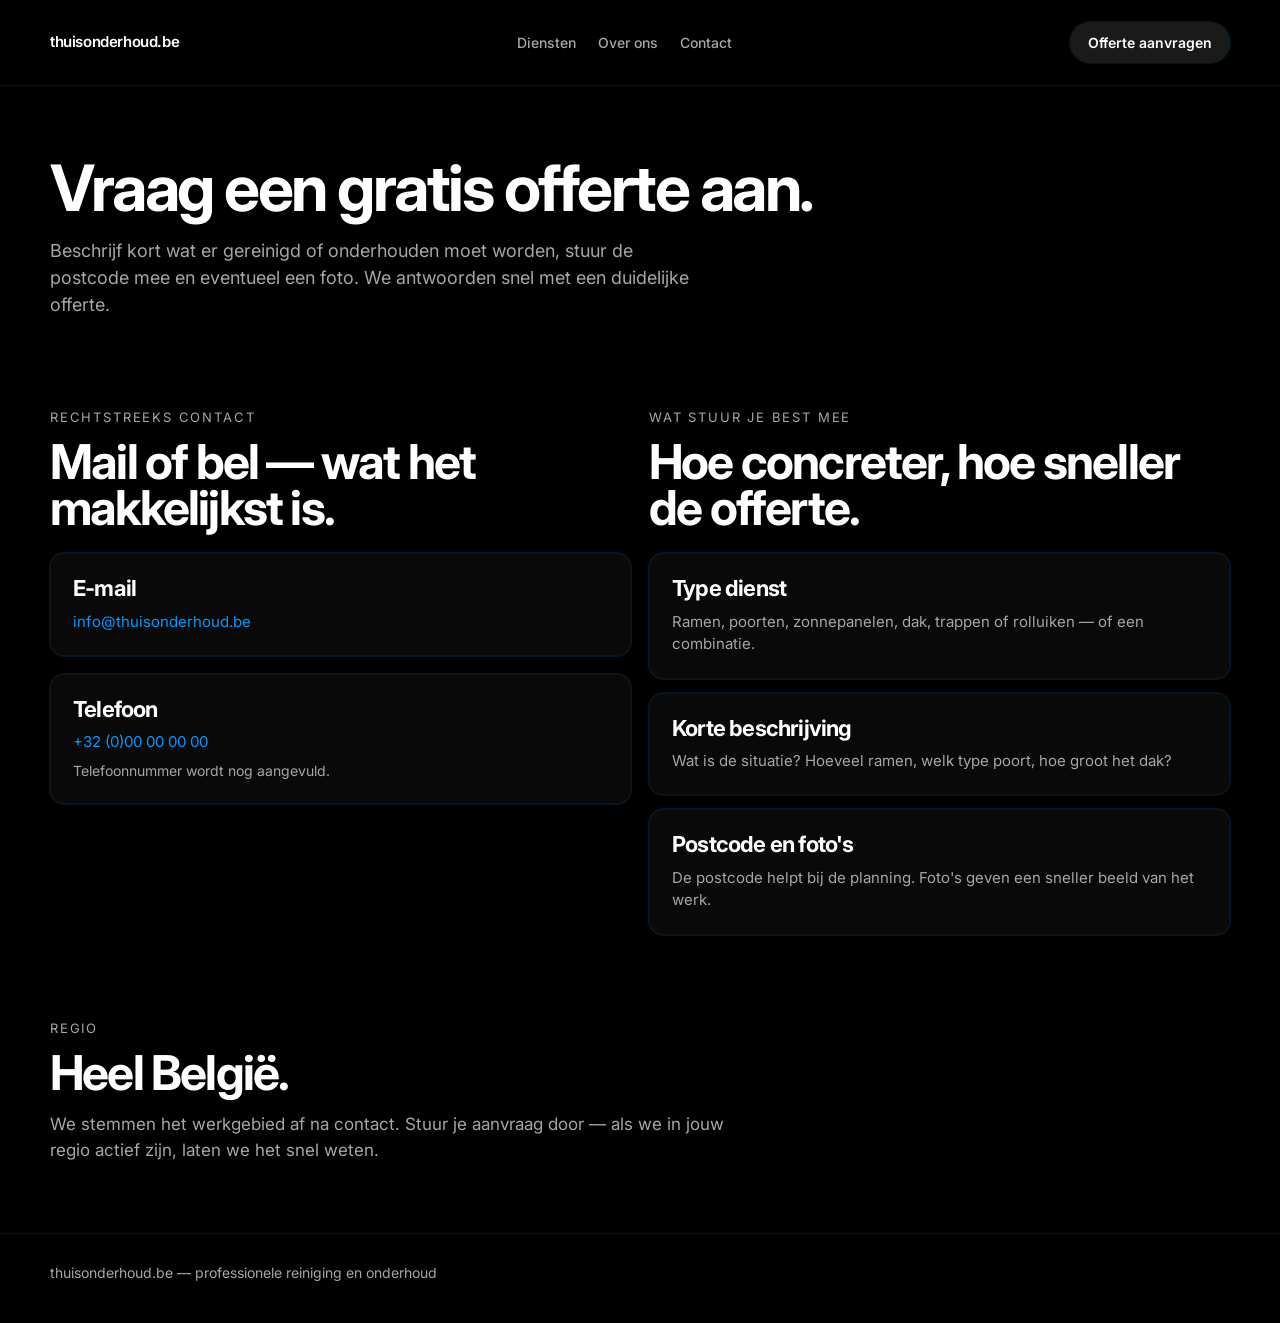
==== contact.html @ a34690df "Use same Google Fonts setup as Koelverhuur" ====
<!DOCTYPE html><html lang="nl"><head><meta charset="UTF-8"/><meta name="viewport" content="width=device-width,initial-scale=1.0"/>
<title>Contact | thuisonderhoud.be</title>
<meta name="description" content="Neem contact op voor een gratis offerte. Reiniging van ramen, poorten, zonnepanelen, daken, trappen en rolluiken."/>
<link rel="preconnect" href="https://fonts.googleapis.com"><link rel="preconnect" href="https://fonts.gstatic.com" crossorigin>
<link href="https://fonts.googleapis.com/css2?family=DM+Sans:opsz,wght@9..40,400;9..40,500;9..40,600;9..40,700;9..40,800&family=Inter:wght@400;500;600;700&display=swap" rel="stylesheet">
<link rel="stylesheet" href="style.css"></head><body>
<nav><div class="container nav-inner"><a class="brand" href="index.html">thuisonderhoud.be</a><div class="nav-links"><a href="index.html#diensten">Diensten</a><a href="over-ons.html">Over ons</a><a href="contact.html">Contact</a></div><a class="nav-cta" href="contact.html">Offerte aanvragen</a></div></nav>
<main>
<section class="page-hero"><div class="container">
<h1>Vraag een gratis offerte aan.</h1>
<p>Beschrijf kort wat er gereinigd of onderhouden moet worden, stuur de postcode mee en eventueel een foto. We antwoorden snel met een duidelijke offerte.</p>
</div></section>
<section><div class="container">
<div class="grid-2">
<div>
<div class="section-label">Rechtstreeks contact</div>
<h2>Mail of bel — wat het makkelijkst is.</h2>
<div style="margin-top:22px;display:grid;gap:18px;">
<div class="card">
<h3>E-mail</h3>
<p><a href="mailto:info@thuisonderhoud.be" style="color:var(--accent);">info@thuisonderhoud.be</a></p>
</div>
<div class="card">
<h3>Telefoon</h3>
<p><a href="tel:+32000000000" style="color:var(--accent);">+32 (0)00 00 00 00</a></p>
<p style="margin-top:6px;font-size:14px;">Telefoonnummer wordt nog aangevuld.</p>
</div>
</div>
</div>
<div>
<div class="section-label">Wat stuur je best mee</div>
<h2>Hoe concreter, hoe sneller de offerte.</h2>
<div style="margin-top:22px;display:grid;gap:14px;">
<div class="card"><h3>Type dienst</h3><p>Ramen, poorten, zonnepanelen, dak, trappen of rolluiken — of een combinatie.</p></div>
<div class="card"><h3>Korte beschrijving</h3><p>Wat is de situatie? Hoeveel ramen, welk type poort, hoe groot het dak?</p></div>
<div class="card"><h3>Postcode en foto's</h3><p>De postcode helpt bij de planning. Foto's geven een sneller beeld van het werk.</p></div>
</div>
</div>
</div></div></section>
<section><div class="container">
<div class="section-label">Regio</div>
<h2>Heel België.</h2>
<p class="section-intro">We stemmen het werkgebied af na contact. Stuur je aanvraag door — als we in jouw regio actief zijn, laten we het snel weten.</p>
</div></section>
</main>
<footer><div class="container">thuisonderhoud.be — professionele reiniging en onderhoud</div></footer>
</body></html>
---- style.css ----
:root {
  --bg: #000000;
  --surface: #090909;
  --text: #ffffff;
  --muted: #a6a6a6;
  --accent: #0099ff;
  --accent-ring: rgba(0,153,255,0.15);
  --frost: rgba(255,255,255,0.1);
  --frost-hover: rgba(255,255,255,0.16);
  --radius-card: 14px;
  --radius-pill: 999px;
  --container: 1180px;
  --shadow-float: rgba(255,255,255,0.1) 0px 0.5px 0px 0.5px, rgba(0,0,0,0.25) 0px 10px 30px;
  --ring: rgba(0,153,255,0.15) 0px 0px 0px 1px;
}
* { box-sizing: border-box; margin: 0; padding: 0; }
html { scroll-behavior: smooth; }
body {
  font-family: 'Inter', -apple-system, system-ui, sans-serif;
  background: var(--bg);
  color: var(--text);
  line-height: 1.5;
  -webkit-font-smoothing: antialiased;
}
a { color: inherit; text-decoration: none; }
.container { width: min(100% - 32px, var(--container)); margin: 0 auto; }

nav {
  padding: 22px 0;
  border-bottom: 1px solid rgba(255,255,255,0.06);
}
.nav-inner {
  display: flex;
  align-items: center;
  justify-content: space-between;
  gap: 18px;
}
.brand {
  font-size: 15px;
  font-weight: 600;
  letter-spacing: -0.4px;
}
.nav-links {
  display: flex;
  gap: 22px;
  color: var(--muted);
  font-size: 14px;
  font-weight: 500;
}
.nav-links a:hover { color: #fff; }
.nav-cta {
  padding: 10px 18px;
  border-radius: var(--radius-pill);
  background: var(--frost);
  color: #fff;
  font-size: 14px;
  font-weight: 600;
  box-shadow: var(--ring);
}

.page-hero {
  padding: 72px 0 48px;
}
.page-hero h1 {
  font-size: clamp(36px, 6vw, 64px);
  line-height: 0.95;
  letter-spacing: -2.5px;
  font-weight: 700;
  max-width: 780px;
}
.page-hero p {
  margin-top: 18px;
  max-width: 660px;
  color: var(--muted);
  font-size: 18px;
}

section { padding: 42px 0; }
.section-label {
  color: var(--muted);
  font-size: 13px;
  margin-bottom: 12px;
  text-transform: uppercase;
  letter-spacing: 0.14em;
}
h2 {
  font-size: clamp(28px, 4vw, 48px);
  line-height: 0.96;
  letter-spacing: -1.8px;
  font-weight: 700;
  max-width: 820px;
  margin-bottom: 16px;
}
.section-intro {
  color: var(--muted);
  max-width: 700px;
  font-size: 17px;
  margin-bottom: 28px;
}

.card {
  background: var(--surface);
  border-radius: var(--radius-card);
  padding: 22px;
  box-shadow: var(--ring);
  border: 1px solid rgba(255,255,255,0.04);
}
.card h3 {
  font-size: 22px;
  line-height: 1.1;
  letter-spacing: -0.8px;
  margin-bottom: 10px;
}
.card p { color: var(--muted); font-size: 15px; }
.card-kicker {
  color: var(--accent);
  font-size: 12px;
  margin-bottom: 10px;
  text-transform: uppercase;
  letter-spacing: 0.12em;
}

.grid-2 { display: grid; grid-template-columns: repeat(2, minmax(0,1fr)); gap: 18px; }
.grid-3 { display: grid; grid-template-columns: repeat(3, minmax(0,1fr)); gap: 18px; }

.steps { display: grid; gap: 16px; counter-reset: step; }
.step {
  background: var(--surface);
  border-radius: var(--radius-card);
  padding: 20px;
  box-shadow: var(--ring);
  counter-increment: step;
  border: 1px solid rgba(255,255,255,0.04);
}
.step::before {
  content: counter(step);
  display: block;
  font-size: 32px;
  font-weight: 700;
  color: var(--accent);
  margin-bottom: 8px;
}
.step strong { display: block; font-size: 17px; margin-bottom: 6px; }
.step p { color: var(--muted); font-size: 15px; }

.btn-primary {
  display: inline-block;
  padding: 14px 22px;
  border-radius: var(--radius-pill);
  background: #fff;
  color: #000;
  font-weight: 600;
  font-size: 15px;
}
.btn-secondary {
  display: inline-block;
  padding: 14px 22px;
  border-radius: var(--radius-pill);
  background: var(--frost);
  color: #fff;
  font-weight: 600;
  font-size: 15px;
  box-shadow: var(--ring);
}

.cta-banner {
  background: var(--surface);
  border-radius: 20px;
  padding: 28px;
  box-shadow: var(--ring), var(--shadow-float);
  text-align: center;
}
.cta-banner h2 { margin: 0 auto 12px; }
.cta-banner p { color: var(--muted); font-size: 16px; margin-bottom: 22px; }
.cta-banner .actions { display: flex; gap: 14px; justify-content: center; flex-wrap: wrap; }

footer {
  padding: 28px 0 40px;
  color: var(--muted);
  font-size: 14px;
  border-top: 1px solid rgba(255,255,255,0.06);
}

@media (max-width: 980px) {
  .grid-2, .grid-3 { grid-template-columns: 1fr; }
  .nav-links { display: flex; flex-wrap: wrap; justify-content: center; gap: 14px; }
  .nav-inner { flex-wrap: wrap; justify-content: center; gap: 10px; }
}
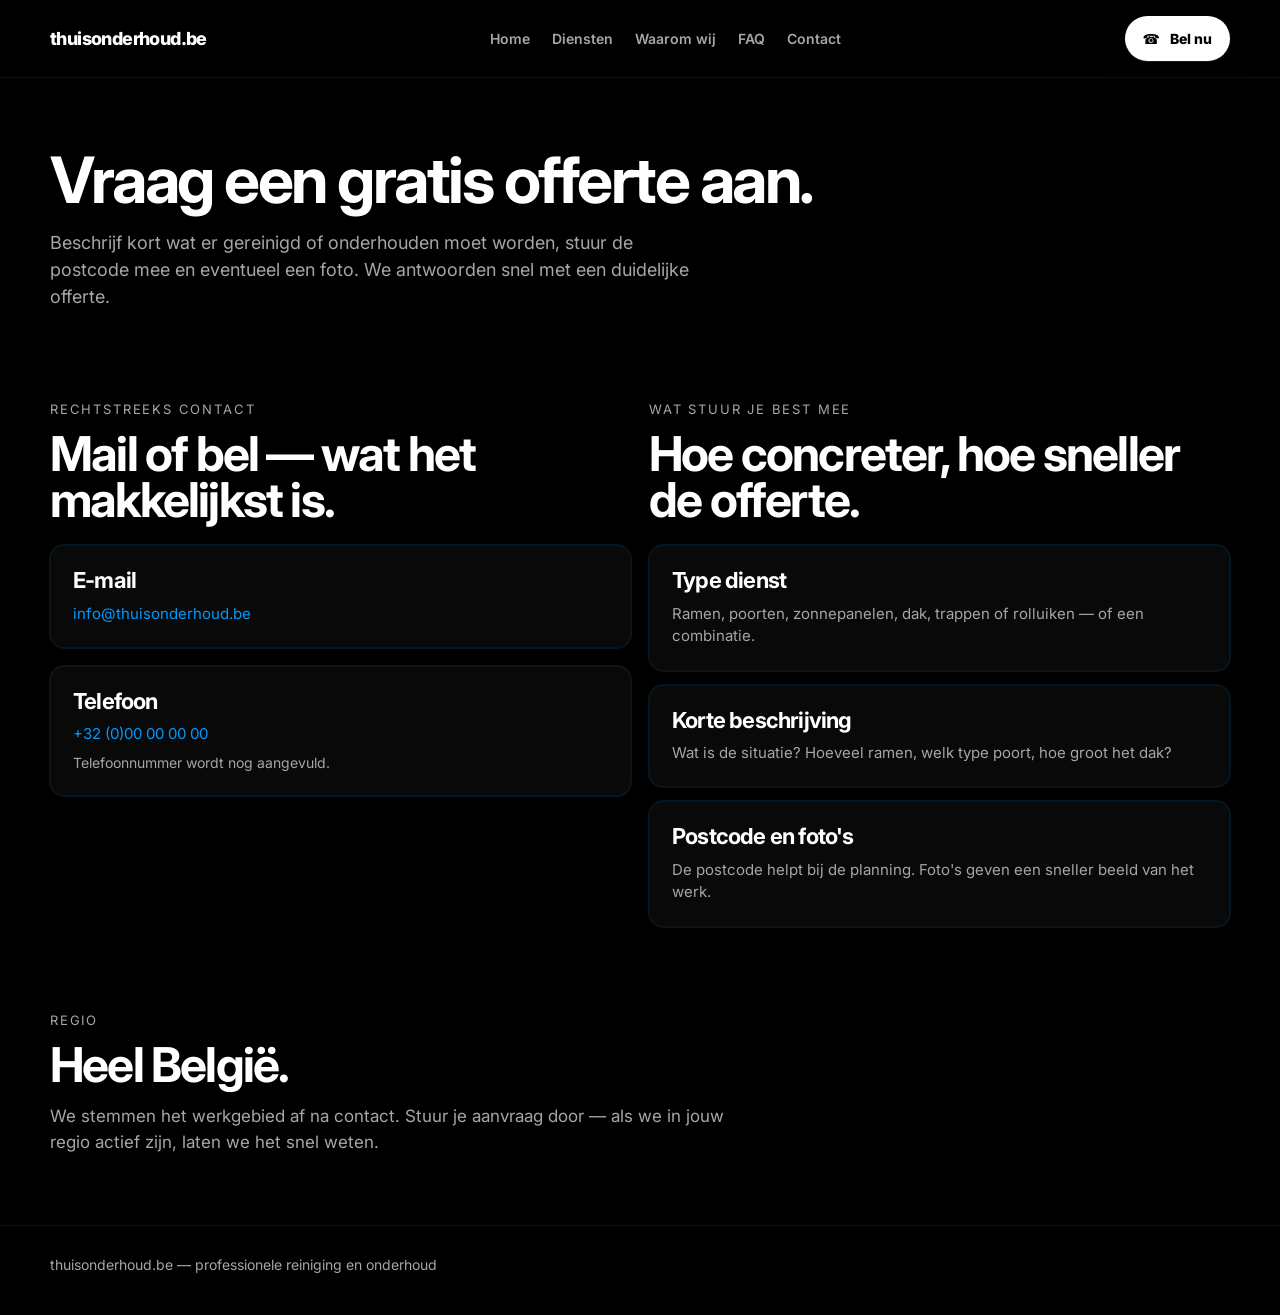
==== commit 22cd0f4c: "Add sticky professional header across pages" ====
--- a/contact.html
+++ b/contact.html
@@ -4,7 +4,7 @@
 <link rel="preconnect" href="https://fonts.googleapis.com"><link rel="preconnect" href="https://fonts.gstatic.com" crossorigin>
 <link href="https://fonts.googleapis.com/css2?family=DM+Sans:opsz,wght@9..40,400;9..40,500;9..40,600;9..40,700;9..40,800&family=Inter:wght@400;500;600;700&display=swap" rel="stylesheet">
 <link rel="stylesheet" href="style.css"></head><body>
-<nav><div class="container nav-inner"><a class="brand" href="index.html">thuisonderhoud.be</a><div class="nav-links"><a href="index.html#diensten">Diensten</a><a href="over-ons.html">Over ons</a><a href="contact.html">Contact</a></div><a class="nav-cta" href="contact.html">Offerte aanvragen</a></div></nav>
+<nav><div class="container nav-inner"><a class="brand" href="index.html">thuisonderhoud.be</a><div class="nav-links"><a href="index.html">Home</a><a href="index.html#diensten">Diensten</a><a href="index.html#voordelen">Waarom wij</a><a href="index.html#faq">FAQ</a><a href="contact.html">Contact</a></div><a class="nav-cta" href="tel:+32000000000">Bel nu</a></div></nav>
 <main>
 <section class="page-hero"><div class="container">
 <h1>Vraag een gratis offerte aan.</h1>
--- a/style.css
+++ b/style.css
@@ -26,36 +26,53 @@
 .container { width: min(100% - 32px, var(--container)); margin: 0 auto; }
 
 nav {
-  padding: 22px 0;
+  position: sticky;
+  top: 0;
+  z-index: 50;
+  padding: 16px 0;
+  backdrop-filter: blur(14px);
+  background: rgba(0,0,0,0.82);
   border-bottom: 1px solid rgba(255,255,255,0.06);
 }
 .nav-inner {
-  display: flex;
+  display: grid;
+  grid-template-columns: auto 1fr auto;
   align-items: center;
-  justify-content: space-between;
   gap: 18px;
 }
 .brand {
-  font-size: 15px;
-  font-weight: 600;
-  letter-spacing: -0.4px;
+  font-family: 'DM Sans', 'Inter', -apple-system, system-ui, sans-serif;
+  font-size: 18px;
+  font-weight: 800;
+  letter-spacing: -0.6px;
+  white-space: nowrap;
 }
 .nav-links {
   display: flex;
+  justify-content: center;
   gap: 22px;
   color: var(--muted);
   font-size: 14px;
-  font-weight: 500;
+  font-weight: 600;
 }
 .nav-links a:hover { color: #fff; }
 .nav-cta {
-  padding: 10px 18px;
+  display: inline-flex;
+  align-items: center;
+  justify-content: center;
+  gap: 10px;
+  padding: 12px 18px;
   border-radius: var(--radius-pill);
-  background: var(--frost);
-  color: #fff;
-  font-size: 14px;
-  font-weight: 600;
-  box-shadow: var(--ring);
+  background: #fff;
+  color: #000;
+  font-size: 14px;
+  font-weight: 800;
+  box-shadow: var(--shadow-float);
+  white-space: nowrap;
+}
+.nav-cta::before {
+  content: '☎';
+  font-size: 14px;
 }
 
 .page-hero {
@@ -183,6 +200,6 @@
 
 @media (max-width: 980px) {
   .grid-2, .grid-3 { grid-template-columns: 1fr; }
+  .nav-inner { grid-template-columns: 1fr; justify-items: center; gap: 12px; }
   .nav-links { display: flex; flex-wrap: wrap; justify-content: center; gap: 14px; }
-  .nav-inner { flex-wrap: wrap; justify-content: center; gap: 10px; }
-}
+}
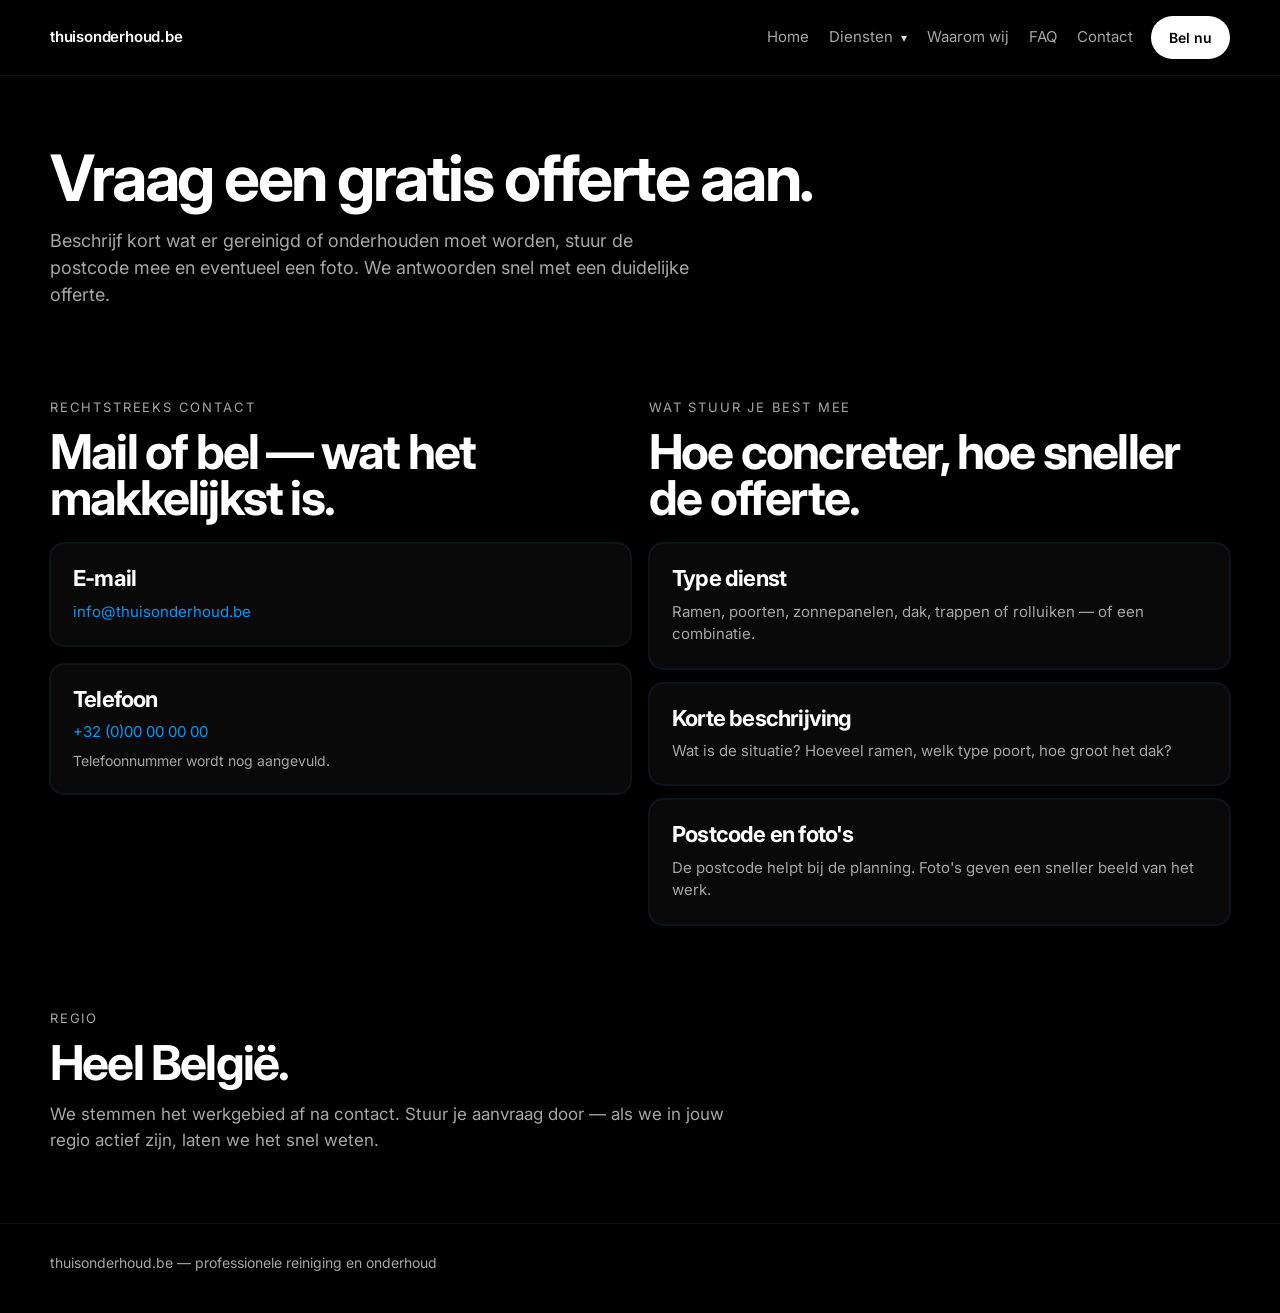
==== commit 47b8f9ed: "Match subpage header design to homepage" ====
--- a/contact.html
+++ b/contact.html
@@ -4,7 +4,7 @@
 <link rel="preconnect" href="https://fonts.googleapis.com"><link rel="preconnect" href="https://fonts.gstatic.com" crossorigin>
 <link href="https://fonts.googleapis.com/css2?family=DM+Sans:opsz,wght@9..40,400;9..40,500;9..40,600;9..40,700;9..40,800&family=Inter:wght@400;500;600;700&display=swap" rel="stylesheet">
 <link rel="stylesheet" href="style.css"></head><body>
-<nav><div class="container nav-inner"><a class="brand" href="index.html">thuisonderhoud.be</a><div class="nav-links"><a href="index.html">Home</a><a href="index.html#diensten">Diensten</a><a href="index.html#voordelen">Waarom wij</a><a href="index.html#faq">FAQ</a><a href="contact.html">Contact</a></div><a class="nav-cta" href="tel:+32000000000">Bel nu</a></div></nav>
+<nav><div class="container nav-inner"><a class="brand" href="index.html">thuisonderhoud.be</a><button class="nav-toggle" type="button" aria-label="Menu openen" aria-expanded="false">☰</button><div class="nav-shell"><div class="nav-links"><div class="nav-item"><a href="index.html">Home</a></div><div class="nav-item has-dropdown"><button type="button">Diensten</button><div class="nav-dropdown"><a href="ramen-en-lijsten.html">Ramenreiniging</a><a href="deuren-en-poorten.html">Deuren en poorten reiniging</a><a href="zonnepanelen.html">Zonnepanelen reinigen</a><a href="dak-en-dakgoot.html">Dak en dakgoot onderhoud</a><a href="trappen-en-traphallen.html">Trap en traphallen onderhoud</a><a href="rolluiken.html">Rolluiken onderhoud</a><a href="contact.html">Offerte aanvragen</a></div></div><div class="nav-item"><a href="index.html#voordelen">Waarom wij</a></div><div class="nav-item"><a href="index.html#faq">FAQ</a></div><div class="nav-item"><a href="contact.html">Contact</a></div></div><a class="nav-cta" href="tel:+32000000000">Bel nu</a></div></div></nav>
 <main>
 <section class="page-hero"><div class="container">
 <h1>Vraag een gratis offerte aan.</h1>
@@ -44,4 +44,4 @@
 </div></section>
 </main>
 <footer><div class="container">thuisonderhoud.be — professionele reiniging en onderhoud</div></footer>
-</body></html>+<script>const navToggle=document.querySelector('.nav-toggle');const navShell=document.querySelector('.nav-shell');const dropdownButton=document.querySelector('.nav-item.has-dropdown > button');const dropdownItem=document.querySelector('.nav-item.has-dropdown');if(navToggle&&navShell){navToggle.addEventListener('click',()=>{const open=navShell.classList.toggle('open');navToggle.setAttribute('aria-expanded',open?'true':'false');});}if(dropdownButton&&dropdownItem&&window.innerWidth<=980){dropdownButton.addEventListener('click',()=>{dropdownItem.classList.toggle('open');});}</script></body></html>
--- a/style.css
+++ b/style.css
@@ -29,50 +29,101 @@
   position: sticky;
   top: 0;
   z-index: 50;
+  background: rgba(0,0,0,0.92);
+  border-bottom: 1px solid rgba(255,255,255,0.06);
+  backdrop-filter: blur(8px);
+}
+.nav-inner {
+  display: flex;
+  align-items: center;
+  justify-content: space-between;
   padding: 16px 0;
-  backdrop-filter: blur(14px);
-  background: rgba(0,0,0,0.82);
-  border-bottom: 1px solid rgba(255,255,255,0.06);
-}
-.nav-inner {
-  display: grid;
-  grid-template-columns: auto 1fr auto;
+  gap: 16px;
+}
+.brand {
+  font-size: 15px;
+  font-weight: 600;
+  letter-spacing: -0.2px;
+}
+.nav-shell {
+  display: flex;
   align-items: center;
   gap: 18px;
-}
-.brand {
-  font-family: 'DM Sans', 'Inter', -apple-system, system-ui, sans-serif;
-  font-size: 18px;
-  font-weight: 800;
-  letter-spacing: -0.6px;
-  white-space: nowrap;
 }
 .nav-links {
   display: flex;
+  gap: 20px;
+  color: var(--muted);
+  font-size: 15px;
+  align-items: center;
+}
+.nav-item {
+  position: relative;
+}
+.nav-item > a,
+.nav-item > button {
+  display: inline-flex;
+  align-items: center;
+  gap: 8px;
+  background: none;
+  border: 0;
+  color: inherit;
+  font: inherit;
+  cursor: pointer;
+}
+.nav-item.has-dropdown > button::after {
+  content: '▾';
+  font-size: 12px;
+  color: #d9d9d9;
+}
+.nav-dropdown {
+  position: absolute;
+  top: calc(100% + 14px);
+  left: 0;
+  min-width: 300px;
+  background: rgba(12,12,12,0.98);
+  border: 1px solid rgba(255,255,255,0.08);
+  border-radius: 18px;
+  padding: 12px;
+  box-shadow: var(--ring), var(--shadow-float);
+  display: none;
+  z-index: 60;
+}
+.nav-dropdown a {
+  display: block;
+  padding: 12px 14px;
+  border-radius: 12px;
+  color: #f2f2f2;
+}
+.nav-dropdown a:hover {
+  background: rgba(255,255,255,0.08);
+}
+.nav-item:hover .nav-dropdown,
+.nav-item:focus-within .nav-dropdown,
+.nav-item.open .nav-dropdown {
+  display: block;
+}
+.nav-toggle {
+  display: none;
+  width: 46px;
+  height: 46px;
+  border-radius: 14px;
+  border: 1px solid rgba(255,255,255,0.1);
+  background: rgba(255,255,255,0.06);
+  color: #fff;
+  align-items: center;
   justify-content: center;
-  gap: 22px;
-  color: var(--muted);
-  font-size: 14px;
-  font-weight: 600;
-}
-.nav-links a:hover { color: #fff; }
+  font-size: 20px;
+  cursor: pointer;
+}
 .nav-cta {
-  display: inline-flex;
-  align-items: center;
-  justify-content: center;
-  gap: 10px;
-  padding: 12px 18px;
+  padding: 11px 18px;
   border-radius: var(--radius-pill);
   background: #fff;
   color: #000;
   font-size: 14px;
-  font-weight: 800;
-  box-shadow: var(--shadow-float);
+  font-weight: 600;
   white-space: nowrap;
-}
-.nav-cta::before {
-  content: '☎';
-  font-size: 14px;
 }
 
 .page-hero {
@@ -200,6 +251,56 @@
 
 @media (max-width: 980px) {
   .grid-2, .grid-3 { grid-template-columns: 1fr; }
-  .nav-inner { grid-template-columns: 1fr; justify-items: center; gap: 12px; }
-  .nav-links { display: flex; flex-wrap: wrap; justify-content: center; gap: 14px; }
-}
+  .nav-inner {
+    display: grid;
+    grid-template-columns: 1fr auto;
+    align-items: center;
+  }
+  .nav-shell {
+    width: 100%;
+    grid-column: 1 / -1;
+    order: 3;
+    display: none;
+    flex-direction: column;
+    align-items: stretch;
+    gap: 14px;
+    padding: 14px 0 6px;
+  }
+  .nav-shell.open {
+    display: flex;
+  }
+  .nav-toggle {
+    display: inline-flex;
+  }
+  .nav-links {
+    display: flex;
+    flex-direction: column;
+    align-items: stretch;
+    gap: 10px;
+    width: 100%;
+  }
+  .nav-item { width: 100%; }
+  .nav-item > a,
+  .nav-item > button {
+    width: 100%;
+    justify-content: space-between;
+    padding: 14px 16px;
+    border-radius: 14px;
+    background: rgba(255,255,255,0.05);
+    color: #f2f2f2;
+  }
+  .nav-dropdown {
+    position: static;
+    min-width: 0;
+    margin-top: 8px;
+  }
+  .nav-item:not(.open) .nav-dropdown {
+    display: none;
+  }
+  .nav-cta {
+    width: 100%;
+    text-align: center;
+    display: inline-flex;
+    justify-content: center;
+  }
+}
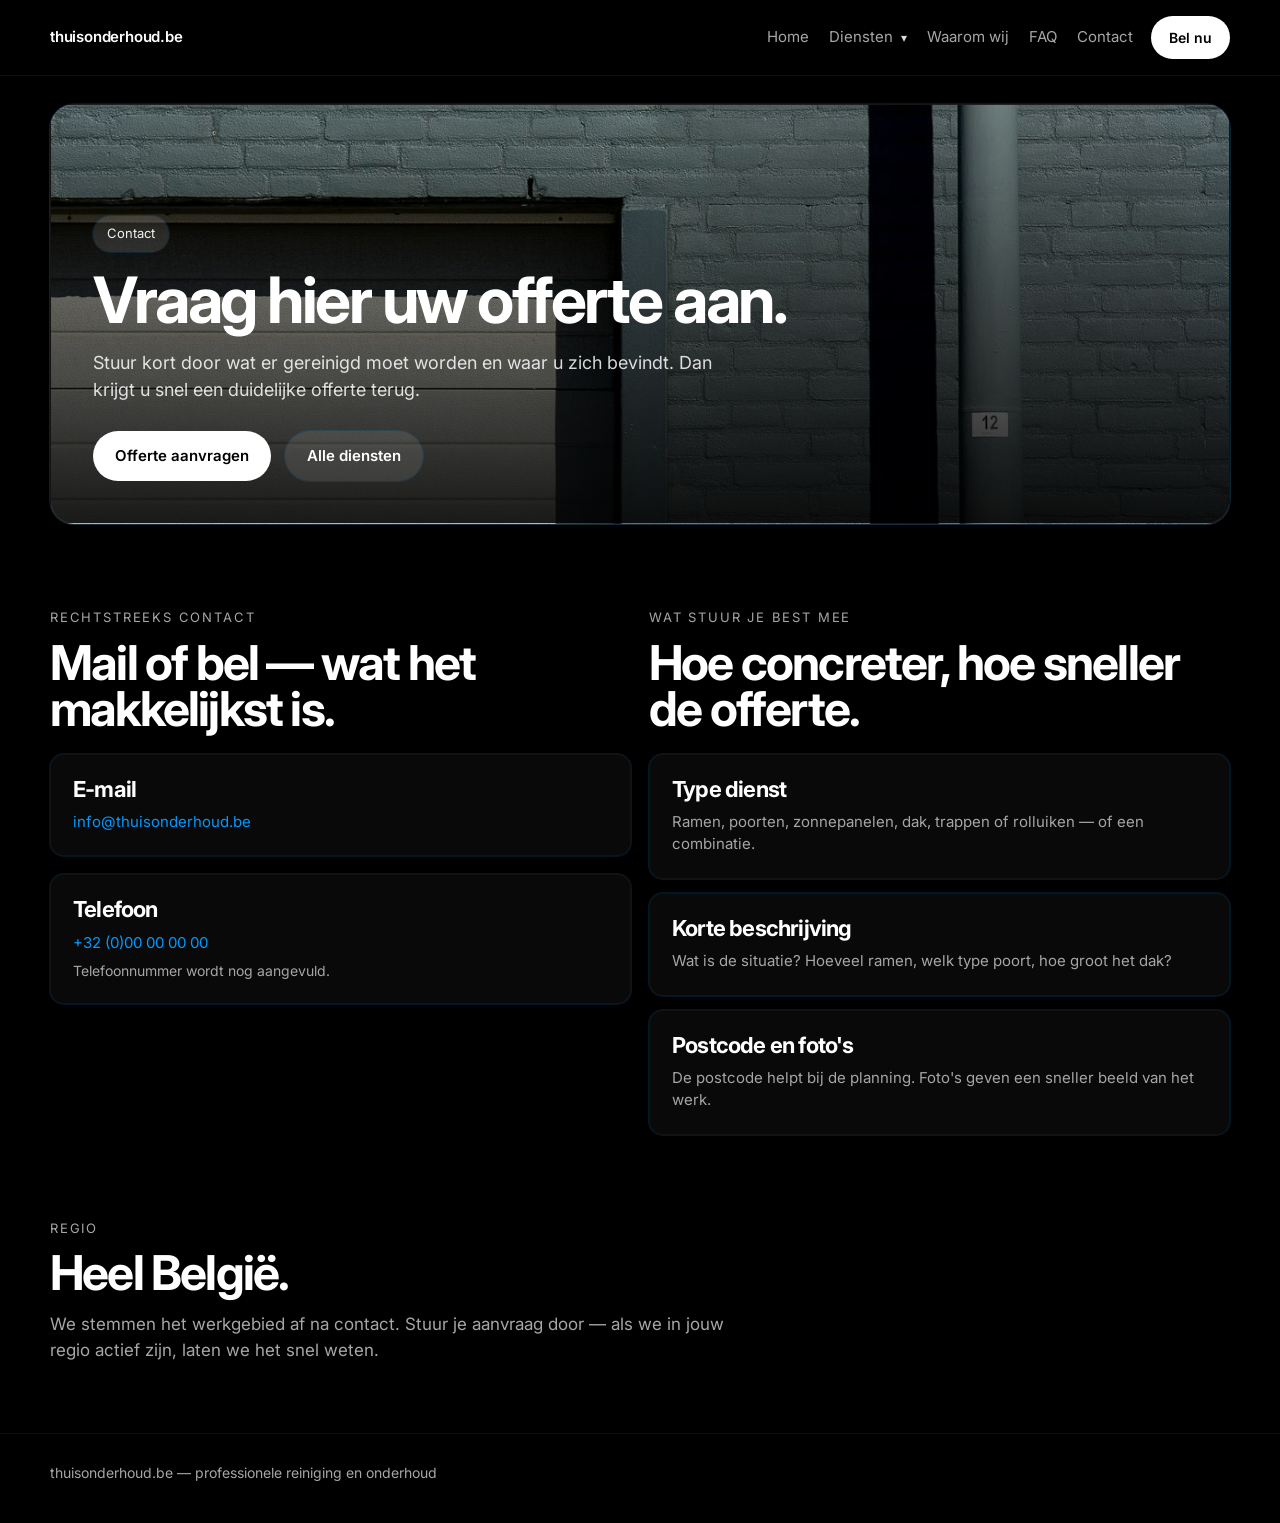
==== commit 15bb1c3c: "Unify subpage hero sections with homepage style" ====
--- a/contact.html
+++ b/contact.html
@@ -6,11 +6,8 @@
 <link rel="stylesheet" href="style.css"></head><body>
 <nav><div class="container nav-inner"><a class="brand" href="index.html">thuisonderhoud.be</a><button class="nav-toggle" type="button" aria-label="Menu openen" aria-expanded="false">☰</button><div class="nav-shell"><div class="nav-links"><div class="nav-item"><a href="index.html">Home</a></div><div class="nav-item has-dropdown"><button type="button">Diensten</button><div class="nav-dropdown"><a href="ramen-en-lijsten.html">Ramenreiniging</a><a href="deuren-en-poorten.html">Deuren en poorten reiniging</a><a href="zonnepanelen.html">Zonnepanelen reinigen</a><a href="dak-en-dakgoot.html">Dak en dakgoot onderhoud</a><a href="trappen-en-traphallen.html">Trap en traphallen onderhoud</a><a href="rolluiken.html">Rolluiken onderhoud</a><a href="contact.html">Offerte aanvragen</a></div></div><div class="nav-item"><a href="index.html#voordelen">Waarom wij</a></div><div class="nav-item"><a href="index.html#faq">FAQ</a></div><div class="nav-item"><a href="contact.html">Contact</a></div></div><a class="nav-cta" href="tel:+32000000000">Bel nu</a></div></div></nav>
 <main>
-<section class="page-hero"><div class="container">
-<h1>Vraag een gratis offerte aan.</h1>
-<p>Beschrijf kort wat er gereinigd of onderhouden moet worden, stuur de postcode mee en eventueel een foto. We antwoorden snel met een duidelijke offerte.</p>
-</div></section>
-<section><div class="container">
+<section class="page-hero"><div class="container"><div class="hero-panel"><span class="eyebrow">Contact</span><h1>Vraag hier uw offerte aan.</h1><p>Stuur kort door wat er gereinigd moet worden en waar u zich bevindt. Dan krijgt u snel een duidelijke offerte terug.</p><div class="hero-actions"><a class="btn-primary" href="#contact-form">Offerte aanvragen</a><a class="btn-secondary" href="index.html#diensten">Alle diensten</a></div></div></div></section>
+<section id="contact-form"><div class="container">
 <div class="grid-2">
 <div>
 <div class="section-label">Rechtstreeks contact</div>
--- a/style.css
+++ b/style.css
@@ -127,7 +127,29 @@
 }
 
 .page-hero {
-  padding: 72px 0 48px;
+  padding: 28px 0 42px;
+}
+.hero-panel {
+  min-height: 420px;
+  border-radius: 24px;
+  padding: 42px;
+  display: flex;
+  flex-direction: column;
+  justify-content: flex-end;
+  background: linear-gradient(180deg, rgba(0,0,0,0.16) 0%, rgba(0,0,0,0.74) 78%, rgba(0,0,0,0.88) 100%), url('assets/hero-clean.jpg') center center / cover no-repeat;
+  box-shadow: var(--ring), var(--shadow-float);
+  border: 1px solid rgba(255,255,255,0.08);
+}
+.eyebrow {
+  display: inline-block;
+  margin-bottom: 18px;
+  padding: 8px 14px;
+  border-radius: var(--radius-pill);
+  background: rgba(255,255,255,0.12);
+  color: #f1f1f1;
+  font-size: 13px;
+  box-shadow: var(--ring);
+  width: fit-content;
 }
 .page-hero h1 {
   font-size: clamp(36px, 6vw, 64px);
@@ -139,8 +161,14 @@
 .page-hero p {
   margin-top: 18px;
   max-width: 660px;
-  color: var(--muted);
+  color: rgba(255,255,255,0.84);
   font-size: 18px;
+}
+.hero-actions {
+  display: flex;
+  gap: 14px;
+  margin-top: 28px;
+  flex-wrap: wrap;
 }
 
 section { padding: 42px 0; }
@@ -303,4 +331,8 @@
     display: inline-flex;
     justify-content: center;
   }
-}
+  .hero-panel {
+    min-height: 360px;
+    padding: 28px;
+  }
+}
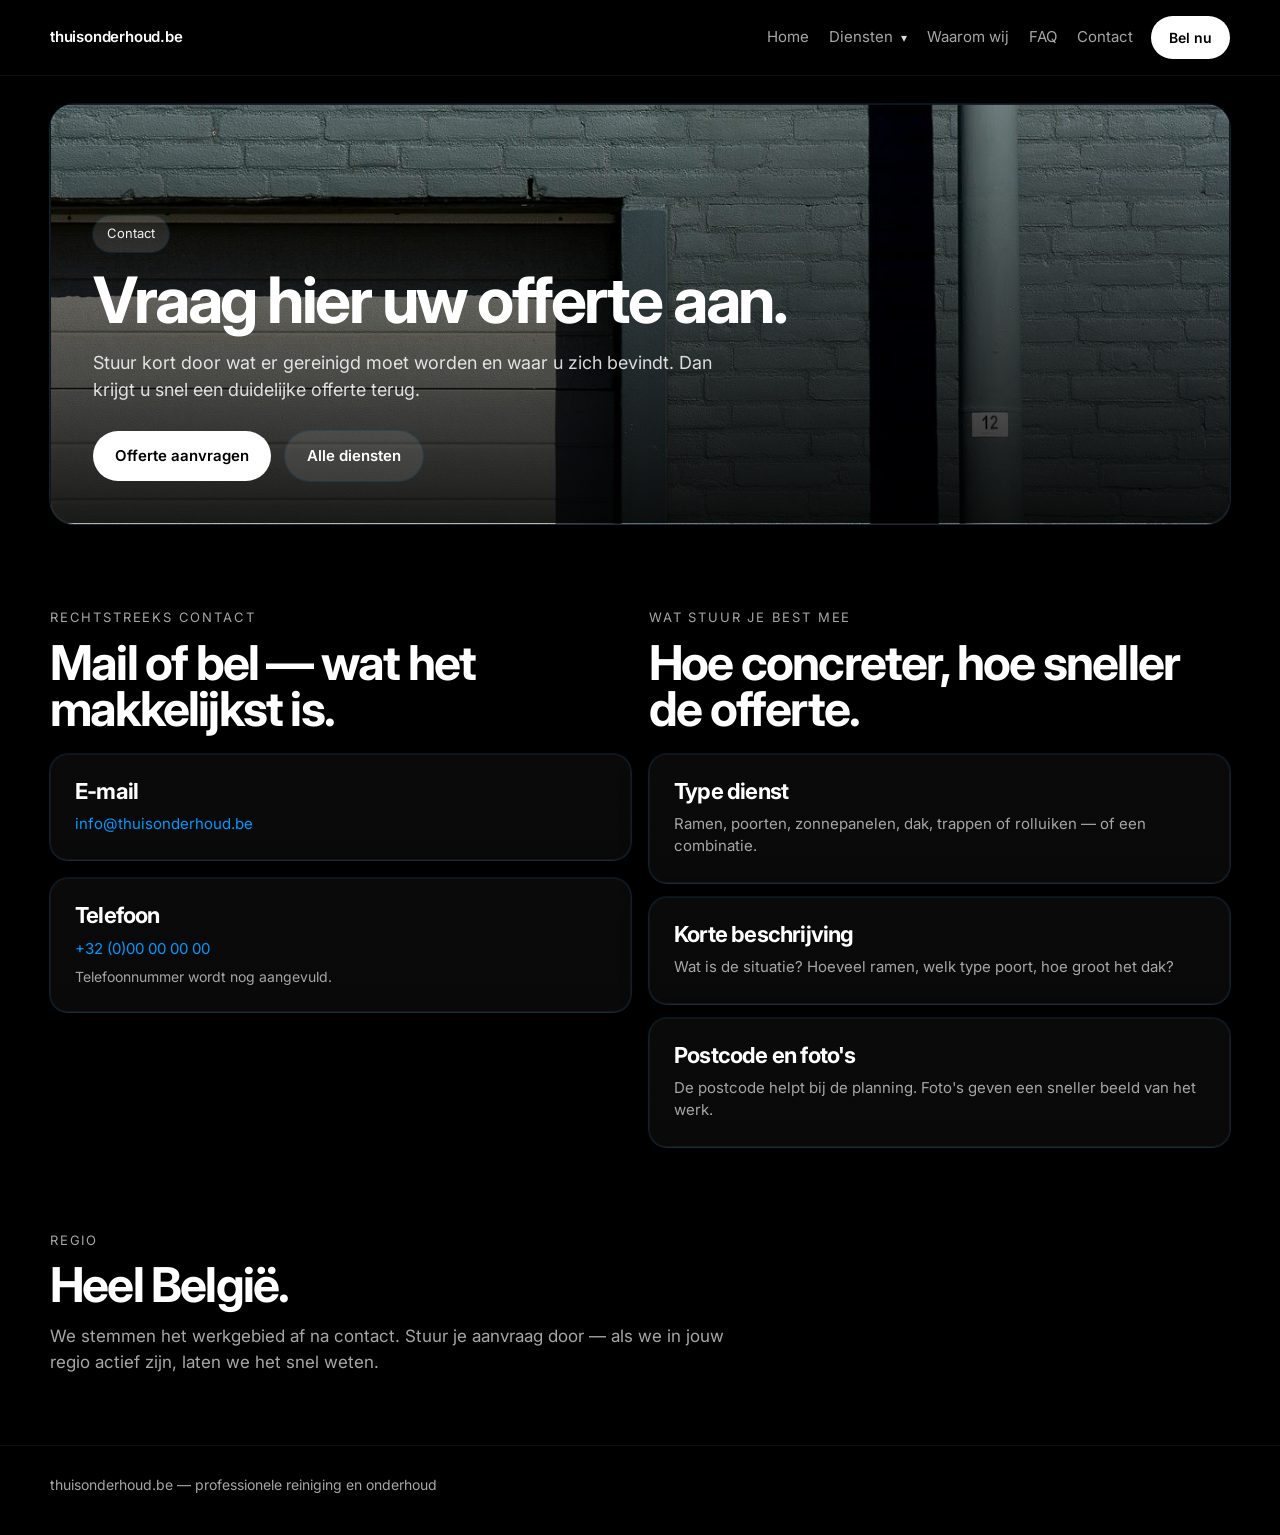
==== commit 071a47ce: "Add dedicated pages for new services" ====
--- a/contact.html
+++ b/contact.html
@@ -4,7 +4,7 @@
 <link rel="preconnect" href="https://fonts.googleapis.com"><link rel="preconnect" href="https://fonts.gstatic.com" crossorigin>
 <link href="https://fonts.googleapis.com/css2?family=DM+Sans:opsz,wght@9..40,400;9..40,500;9..40,600;9..40,700;9..40,800&family=Inter:wght@400;500;600;700&display=swap" rel="stylesheet">
 <link rel="stylesheet" href="style.css"></head><body>
-<nav><div class="container nav-inner"><a class="brand" href="index.html">thuisonderhoud.be</a><button class="nav-toggle" type="button" aria-label="Menu openen" aria-expanded="false">☰</button><div class="nav-shell"><div class="nav-links"><div class="nav-item"><a href="index.html">Home</a></div><div class="nav-item has-dropdown"><button type="button">Diensten</button><div class="nav-dropdown"><a href="ramen-en-lijsten.html">Ramenreiniging</a><a href="deuren-en-poorten.html">Deuren en poorten reiniging</a><a href="zonnepanelen.html">Zonnepanelen reinigen</a><a href="dak-en-dakgoot.html">Dak en dakgoot onderhoud</a><a href="trappen-en-traphallen.html">Trap en traphallen onderhoud</a><a href="rolluiken.html">Rolluiken onderhoud</a><a href="contact.html">Offerte aanvragen</a></div></div><div class="nav-item"><a href="index.html#voordelen">Waarom wij</a></div><div class="nav-item"><a href="index.html#faq">FAQ</a></div><div class="nav-item"><a href="contact.html">Contact</a></div></div><a class="nav-cta" href="tel:+32000000000">Bel nu</a></div></div></nav>
+<nav><div class="container nav-inner"><a class="brand" href="index.html">thuisonderhoud.be</a><button class="nav-toggle" type="button" aria-label="Menu openen" aria-expanded="false">☰</button><div class="nav-shell"><div class="nav-links"><div class="nav-item"><a href="index.html">Home</a></div><div class="nav-item has-dropdown"><button type="button">Diensten</button><div class="nav-dropdown"><a href="ramen-en-lijsten.html">Ramenreiniging</a><a href="deuren-en-poorten.html">Deuren en poorten reiniging</a><a href="zonnepanelen.html">Zonnepanelen reinigen</a><a href="dak-en-dakgoot.html">Dak en dakgoot onderhoud</a><a href="trappen-en-traphallen.html">Trap en traphallen onderhoud</a><a href="rolluiken.html">Rolluiken onderhoud</a><a href="terras-reinigen.html">Terras reinigen</a><a href="oprit-reinigen.html">Oprit reinigen</a><a href="eerste-kuis.html">Eerste kuis</a><a href="contact.html">Offerte aanvragen</a></div></div><div class="nav-item"><a href="index.html#voordelen">Waarom wij</a></div><div class="nav-item"><a href="index.html#faq">FAQ</a></div><div class="nav-item"><a href="contact.html">Contact</a></div></div><a class="nav-cta" href="tel:+32000000000">Bel nu</a></div></div></nav>
 <main>
 <section class="page-hero"><div class="container"><div class="hero-panel"><span class="eyebrow">Contact</span><h1>Vraag hier uw offerte aan.</h1><p>Stuur kort door wat er gereinigd moet worden en waar u zich bevindt. Dan krijgt u snel een duidelijke offerte terug.</p><div class="hero-actions"><a class="btn-primary" href="#contact-form">Offerte aanvragen</a><a class="btn-secondary" href="index.html#diensten">Alle diensten</a></div></div></div></section>
 <section id="contact-form"><div class="container">
--- a/style.css
+++ b/style.css
@@ -172,6 +172,13 @@
 }
 
 section { padding: 42px 0; }
+.section-alt {
+  padding-top: 18px;
+}
+.section-compact {
+  padding-top: 18px;
+  padding-bottom: 54px;
+}
 .section-label {
   color: var(--muted);
   font-size: 13px;
@@ -195,11 +202,11 @@
 }
 
 .card {
-  background: var(--surface);
-  border-radius: var(--radius-card);
-  padding: 22px;
-  box-shadow: var(--ring);
-  border: 1px solid rgba(255,255,255,0.04);
+  background: linear-gradient(180deg, rgba(255,255,255,0.04) 0%, rgba(9,9,9,1) 100%);
+  border-radius: 18px;
+  padding: 24px;
+  box-shadow: var(--ring), var(--shadow-float);
+  border: 1px solid rgba(255,255,255,0.05);
 }
 .card h3 {
   font-size: 22px;
@@ -221,12 +228,12 @@
 
 .steps { display: grid; gap: 16px; counter-reset: step; }
 .step {
-  background: var(--surface);
-  border-radius: var(--radius-card);
-  padding: 20px;
-  box-shadow: var(--ring);
+  background: linear-gradient(180deg, rgba(255,255,255,0.04) 0%, rgba(9,9,9,1) 100%);
+  border-radius: 18px;
+  padding: 22px;
+  box-shadow: var(--ring), var(--shadow-float);
   counter-increment: step;
-  border: 1px solid rgba(255,255,255,0.04);
+  border: 1px solid rgba(255,255,255,0.05);
 }
 .step::before {
   content: counter(step);
@@ -260,11 +267,12 @@
 }
 
 .cta-banner {
-  background: var(--surface);
-  border-radius: 20px;
-  padding: 28px;
+  background: linear-gradient(180deg, rgba(255,255,255,0.04) 0%, rgba(9,9,9,1) 100%);
+  border-radius: 24px;
+  padding: 30px;
   box-shadow: var(--ring), var(--shadow-float);
   text-align: center;
+  border: 1px solid rgba(255,255,255,0.05);
 }
 .cta-banner h2 { margin: 0 auto 12px; }
 .cta-banner p { color: var(--muted); font-size: 16px; margin-bottom: 22px; }
@@ -331,8 +339,39 @@
     display: inline-flex;
     justify-content: center;
   }
+  .page-hero {
+    padding: 20px 0 30px;
+  }
   .hero-panel {
-    min-height: 360px;
-    padding: 28px;
-  }
-}
+    min-height: 320px;
+    padding: 24px;
+    border-radius: 20px;
+  }
+  .page-hero h1 {
+    font-size: clamp(30px, 10vw, 44px);
+    letter-spacing: -1.6px;
+  }
+  .page-hero p {
+    font-size: 16px;
+  }
+  .hero-actions {
+    gap: 10px;
+  }
+  .btn-primary,
+  .btn-secondary {
+    width: 100%;
+    text-align: center;
+  }
+  h2 {
+    letter-spacing: -1.2px;
+  }
+  .card,
+  .step,
+  .cta-banner {
+    padding: 20px;
+    border-radius: 16px;
+  }
+  .section-compact {
+    padding-bottom: 42px;
+  }
+}
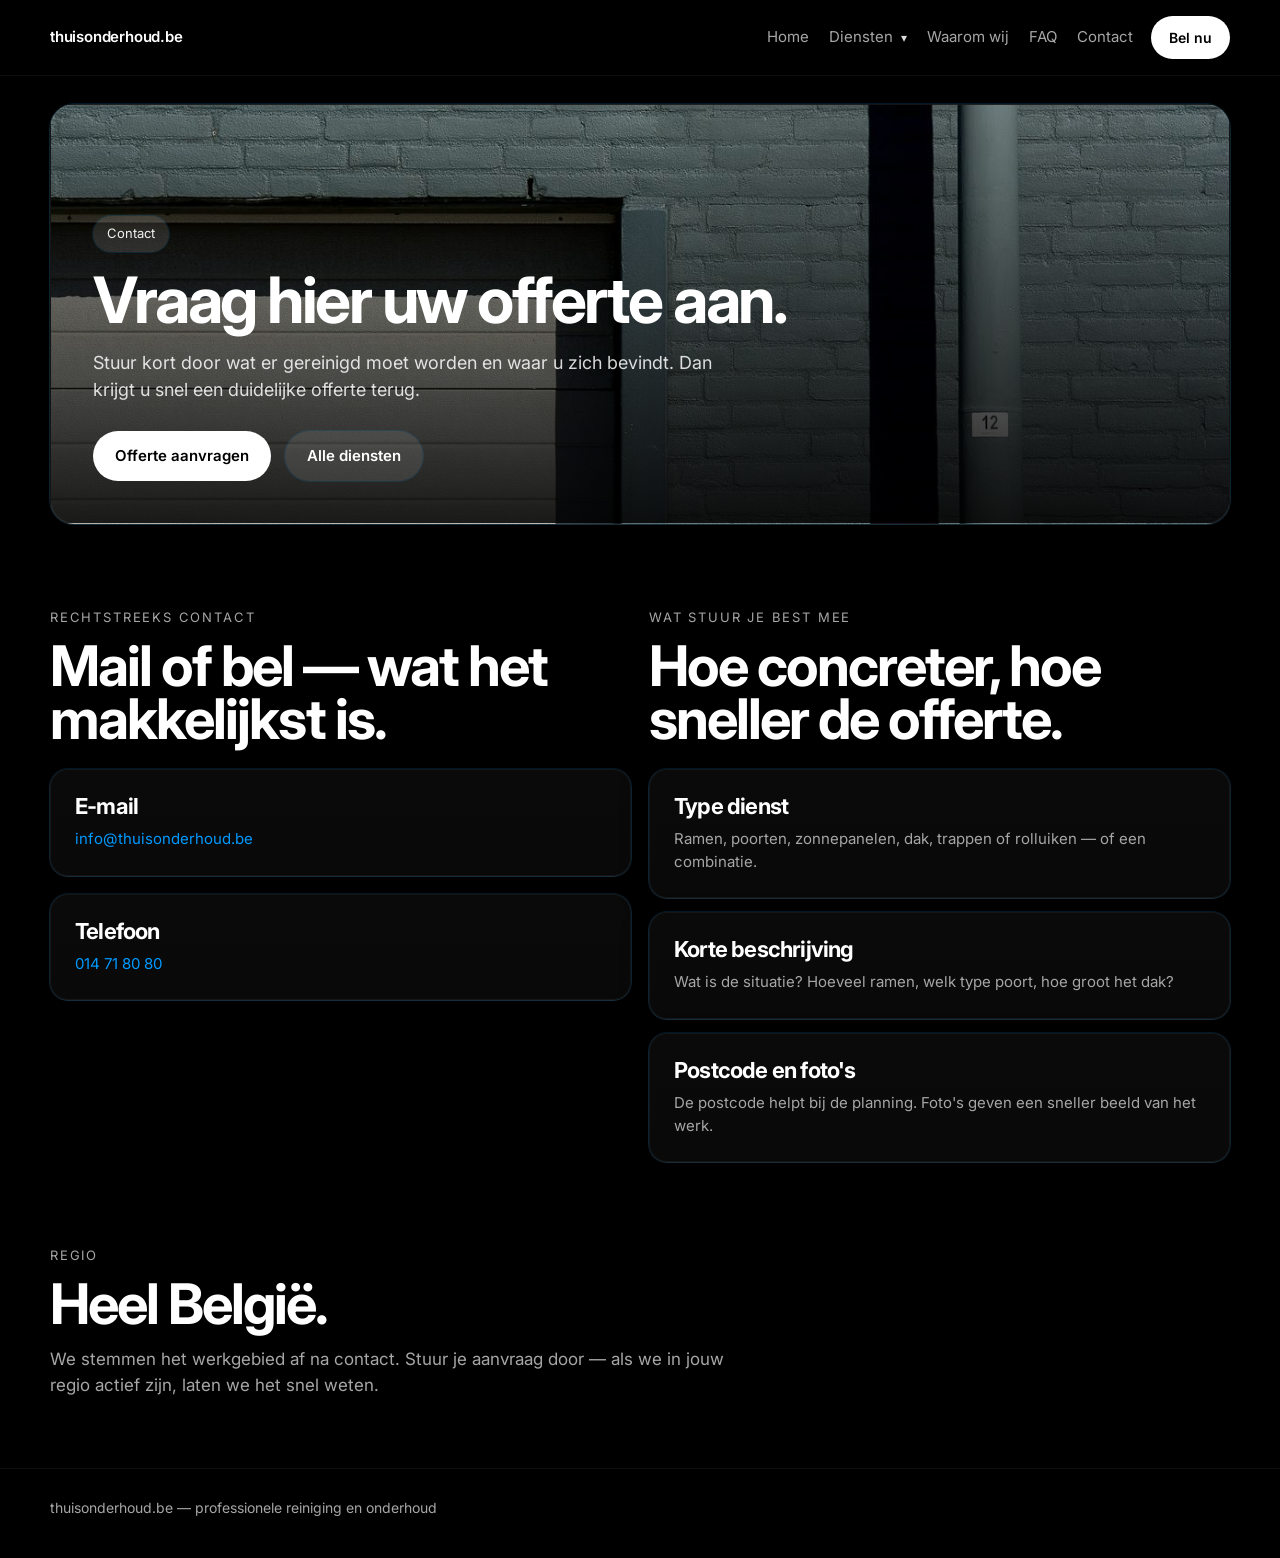
==== commit 7e8b39b2: "Optimaliseer volledige website: SEO, CSS consolidatie, contactformulier, telefoon - Voeg contactform" ====
--- a/contact.html
+++ b/contact.html
@@ -1,12 +1,20 @@
 <!DOCTYPE html><html lang="nl"><head><meta charset="UTF-8"/><meta name="viewport" content="width=device-width,initial-scale=1.0"/>
 <title>Contact | thuisonderhoud.be</title>
-<meta name="description" content="Neem contact op voor een gratis offerte. Reiniging van ramen, poorten, zonnepanelen, daken, trappen en rolluiken."/>
+<meta name="description" content="Vraag een gratis offerte aan voor reiniging van ramen, poorten, zonnepanelen, daken en meer. We reageren binnen 24 uur."/>
+<meta property="og:type" content="website"/>
+<meta property="og:site_name" content="thuisonderhoud.be"/>
+<meta property="og:title" content="Contact | thuisonderhoud.be"/>
+<meta property="og:description" content="Vraag een gratis offerte aan voor reiniging van ramen, poorten, zonnepanelen, daken en meer. We reageren binnen 24 uur."/>
+<meta property="og:image" content="https://thuisonderhoud.be/assets/hero-clean.jpg"/>
+<meta property="og:url" content="https://thuisonderhoud.be/contact.html"/>
+<meta name="twitter:card" content="summary_large_image"/>
+<link rel="canonical" href="https://thuisonderhoud.be/contact.html"/>
 <link rel="preconnect" href="https://fonts.googleapis.com"><link rel="preconnect" href="https://fonts.gstatic.com" crossorigin>
-<link href="https://fonts.googleapis.com/css2?family=DM+Sans:opsz,wght@9..40,400;9..40,500;9..40,600;9..40,700;9..40,800&family=Inter:wght@400;500;600;700&display=swap" rel="stylesheet">
+<link href="https://fonts.googleapis.com/css2?family=Inter:wght@400;500;600;700&display=swap" rel="stylesheet">
 <link rel="stylesheet" href="style.css"></head><body>
-<nav><div class="container nav-inner"><a class="brand" href="index.html">thuisonderhoud.be</a><button class="nav-toggle" type="button" aria-label="Menu openen" aria-expanded="false">☰</button><div class="nav-shell"><div class="nav-links"><div class="nav-item"><a href="index.html">Home</a></div><div class="nav-item has-dropdown"><button type="button">Diensten</button><div class="nav-dropdown"><a href="ramen-en-lijsten.html">Ramenreiniging</a><a href="deuren-en-poorten.html">Deuren en poorten reiniging</a><a href="zonnepanelen.html">Zonnepanelen reinigen</a><a href="dak-en-dakgoot.html">Dak en dakgoot onderhoud</a><a href="trappen-en-traphallen.html">Trap en traphallen onderhoud</a><a href="rolluiken.html">Rolluiken onderhoud</a><a href="terras-reinigen.html">Terras reinigen</a><a href="oprit-reinigen.html">Oprit reinigen</a><a href="eerste-kuis.html">Eerste kuis</a><a href="contact.html">Offerte aanvragen</a></div></div><div class="nav-item"><a href="index.html#voordelen">Waarom wij</a></div><div class="nav-item"><a href="index.html#faq">FAQ</a></div><div class="nav-item"><a href="contact.html">Contact</a></div></div><a class="nav-cta" href="tel:+32000000000">Bel nu</a></div></div></nav>
+<nav><div class="container nav-inner"><a class="brand" href="index.html">thuisonderhoud.be</a><button class="nav-toggle" type="button" aria-label="Menu openen" aria-expanded="false">☰</button><div class="nav-shell"><div class="nav-links"><div class="nav-item"><a href="index.html">Home</a></div><div class="nav-item has-dropdown"><button type="button">Diensten</button><div class="nav-dropdown"><a href="ramen-en-lijsten.html">Ramenreiniging</a><a href="deuren-en-poorten.html">Deuren en poorten reiniging</a><a href="zonnepanelen.html">Zonnepanelen reinigen</a><a href="dak-en-dakgoot.html">Dak en dakgoot onderhoud</a><a href="trappen-en-traphallen.html">Trap en traphallen onderhoud</a><a href="rolluiken.html">Rolluiken onderhoud</a><a href="terras-reinigen.html">Terras reinigen</a><a href="oprit-reinigen.html">Oprit reinigen</a><a href="eerste-kuis.html">Eerste kuis</a><a href="contact.html">Offerte aanvragen</a></div></div><div class="nav-item"><a href="index.html#voordelen">Waarom wij</a></div><div class="nav-item"><a href="index.html#faq">FAQ</a></div><div class="nav-item"><a href="contact.html">Contact</a></div></div><a class="nav-cta" href="tel:+3214718080">Bel nu</a></div></div></nav>
 <main>
-<section class="page-hero"><div class="container"><div class="hero-panel"><span class="eyebrow">Contact</span><h1>Vraag hier uw offerte aan.</h1><p>Stuur kort door wat er gereinigd moet worden en waar u zich bevindt. Dan krijgt u snel een duidelijke offerte terug.</p><div class="hero-actions"><a class="btn-primary" href="#contact-form">Offerte aanvragen</a><a class="btn-secondary" href="index.html#diensten">Alle diensten</a></div></div></div></section>
+<section class="page-hero"><div class="container"><div class="hero-panel" role="img" aria-label="Contacteer thuisonderhoud.be voor een vrijblijvende offerte"><span class="eyebrow">Contact</span><h1>Vraag hier uw offerte aan.</h1><p>Stuur kort door wat er gereinigd moet worden en waar u zich bevindt. Dan krijgt u snel een duidelijke offerte terug.</p><div class="hero-actions"><a class="btn-primary" href="#contact-form">Offerte aanvragen</a><a class="btn-secondary" href="index.html#diensten">Alle diensten</a></div></div></div></section>
 <section id="contact-form"><div class="container">
 <div class="grid-2">
 <div>
@@ -19,8 +27,7 @@
 </div>
 <div class="card">
 <h3>Telefoon</h3>
-<p><a href="tel:+32000000000" style="color:var(--accent);">+32 (0)00 00 00 00</a></p>
-<p style="margin-top:6px;font-size:14px;">Telefoonnummer wordt nog aangevuld.</p>
+<p><a href="tel:+3214718080" style="color:var(--accent);">014 71 80 80</a></p>
 </div>
 </div>
 </div>
@@ -41,4 +48,4 @@
 </div></section>
 </main>
 <footer><div class="container">thuisonderhoud.be — professionele reiniging en onderhoud</div></footer>
-<script>const navToggle=document.querySelector('.nav-toggle');const navShell=document.querySelector('.nav-shell');const dropdownButton=document.querySelector('.nav-item.has-dropdown > button');const dropdownItem=document.querySelector('.nav-item.has-dropdown');if(navToggle&&navShell){navToggle.addEventListener('click',()=>{const open=navShell.classList.toggle('open');navToggle.setAttribute('aria-expanded',open?'true':'false');});}if(dropdownButton&&dropdownItem&&window.innerWidth<=980){dropdownButton.addEventListener('click',()=>{dropdownItem.classList.toggle('open');});}</script></body></html>+<script>const navToggle=document.querySelector('.nav-toggle');const navShell=document.querySelector('.nav-shell');const dropdownButton=document.querySelector('.nav-item.has-dropdown > button');const dropdownItem=document.querySelector('.nav-item.has-dropdown');if(navToggle&&navShell){navToggle.addEventListener('click',()=>{const open=navShell.classList.toggle('open');navToggle.setAttribute('aria-expanded',open?'true':'false');});}if(dropdownButton&&dropdownItem&&window.innerWidth<=980){dropdownButton.addEventListener('click',()=>{dropdownItem.classList.toggle('open');});}</script></body></html>
--- a/style.css
+++ b/style.css
@@ -21,10 +21,13 @@
   color: var(--text);
   line-height: 1.5;
   -webkit-font-smoothing: antialiased;
+  text-rendering: optimizeLegibility;
 }
 a { color: inherit; text-decoration: none; }
+img { max-width: 100%; display: block; }
 .container { width: min(100% - 32px, var(--container)); margin: 0 auto; }
 
+/* ── Navigation ── */
 nav {
   position: sticky;
   top: 0;
@@ -126,6 +129,42 @@
   white-space: nowrap;
 }
 
+/* ── Homepage hero ── */
+.hero {
+  padding: 28px 0 42px;
+}
+.hero-banner {
+  position: relative;
+  min-height: 620px;
+  border-radius: 24px;
+  overflow: hidden;
+  display: flex;
+  align-items: flex-end;
+  padding: 42px;
+  background:
+    linear-gradient(180deg, rgba(0,0,0,0.12) 0%, rgba(0,0,0,0.72) 72%, rgba(0,0,0,0.86) 100%),
+    url('assets/hero-clean.jpg') center center / cover no-repeat;
+  box-shadow: var(--ring), var(--shadow-float);
+  border: 1px solid rgba(255,255,255,0.08);
+}
+.hero-copy {
+  max-width: 640px;
+}
+h1 {
+  font-size: clamp(42px, 8vw, 88px);
+  line-height: 0.92;
+  letter-spacing: -3px;
+  font-weight: 700;
+  max-width: 760px;
+}
+.hero p {
+  margin-top: 18px;
+  max-width: 560px;
+  color: rgba(255,255,255,0.84);
+  font-size: 18px;
+}
+
+/* ── Page hero (inner pages) ── */
 .page-hero {
   padding: 28px 0 42px;
 }
@@ -171,6 +210,7 @@
   flex-wrap: wrap;
 }
 
+/* ── Sections ── */
 section { padding: 42px 0; }
 .section-alt {
   padding-top: 18px;
@@ -187,9 +227,9 @@
   letter-spacing: 0.14em;
 }
 h2 {
-  font-size: clamp(28px, 4vw, 48px);
+  font-size: clamp(30px, 5vw, 56px);
   line-height: 0.96;
-  letter-spacing: -1.8px;
+  letter-spacing: -2px;
   font-weight: 700;
   max-width: 820px;
   margin-bottom: 16px;
@@ -201,6 +241,7 @@
   margin-bottom: 28px;
 }
 
+/* ── Cards ── */
 .card {
   background: linear-gradient(180deg, rgba(255,255,255,0.04) 0%, rgba(9,9,9,1) 100%);
   border-radius: 18px;
@@ -223,9 +264,35 @@
   letter-spacing: 0.12em;
 }
 
+/* ── Grids ── */
 .grid-2 { display: grid; grid-template-columns: repeat(2, minmax(0,1fr)); gap: 18px; }
 .grid-3 { display: grid; grid-template-columns: repeat(3, minmax(0,1fr)); gap: 18px; }
-
+.cards  { display: grid; grid-template-columns: repeat(3, minmax(0,1fr)); gap: 18px; }
+
+/* ── Feature band ── */
+.feature-band {
+  display: grid;
+  grid-template-columns: repeat(4, minmax(0, 1fr));
+  gap: 16px;
+}
+.feature-pill {
+  padding: 18px;
+  border-radius: 16px;
+  background: rgba(255,255,255,0.04);
+  box-shadow: var(--ring);
+}
+.feature-pill strong {
+  display: block;
+  margin-bottom: 6px;
+  font-size: 16px;
+  letter-spacing: -0.3px;
+}
+.feature-pill span {
+  color: var(--muted);
+  font-size: 14px;
+}
+
+/* ── Steps ── */
 .steps { display: grid; gap: 16px; counter-reset: step; }
 .step {
   background: linear-gradient(180deg, rgba(255,255,255,0.04) 0%, rgba(9,9,9,1) 100%);
@@ -246,26 +313,187 @@
 .step strong { display: block; font-size: 17px; margin-bottom: 6px; }
 .step p { color: var(--muted); font-size: 15px; }
 
+/* ── FAQ ── */
+.faq-list { display: grid; gap: 14px; }
+.faq-item {
+  background: var(--surface);
+  border-radius: 14px;
+  padding: 18px 20px;
+  box-shadow: var(--ring);
+}
+.faq-item strong {
+  display: block;
+  font-size: 17px;
+  margin-bottom: 8px;
+  letter-spacing: -0.3px;
+}
+.faq-item p { color: var(--muted); font-size: 15px; }
+
+/* ── Buttons ── */
+.btn-primary,
+.btn-secondary {
+  display: inline-block;
+  padding: 14px 22px;
+  border-radius: var(--radius-pill);
+  font-weight: 600;
+  font-size: 15px;
+  transition: opacity 0.2s ease;
+}
 .btn-primary {
-  display: inline-block;
+  background: #fff;
+  color: #000;
+}
+.btn-primary:hover { opacity: 0.88; }
+.btn-secondary {
+  background: var(--frost);
+  color: #fff;
+  box-shadow: var(--ring);
+}
+.btn-secondary:hover { background: var(--frost-hover); }
+
+/* ── CTA wrap (contact section on homepage) ── */
+.cta-wrap {
+  background: linear-gradient(180deg, rgba(255,255,255,0.04) 0%, rgba(9,9,9,1) 100%);
+  border-radius: 24px;
+  padding: 30px;
+  box-shadow: var(--ring), var(--shadow-float);
+  border: 1px solid rgba(255,255,255,0.05);
+  display: grid;
+  grid-template-columns: 1fr 1fr;
+  gap: 24px;
+  align-items: start;
+}
+.cta-wrap > div:first-child > p {
+  color: var(--muted);
+  font-size: 16px;
+  margin-top: 12px;
+  margin-bottom: 0;
+}
+
+/* ── Contact info links ── */
+.contact-info {
+  display: flex;
+  flex-direction: column;
+  gap: 10px;
+  margin-top: 22px;
+}
+.contact-link {
+  display: flex;
+  flex-direction: column;
+  gap: 3px;
+  padding: 14px 16px;
+  background: rgba(255,255,255,0.04);
+  border-radius: 12px;
+  border: 1px solid rgba(255,255,255,0.07);
+  font-size: 15px;
+  font-weight: 500;
+  transition: background 0.2s;
+}
+.contact-link:hover { background: rgba(255,255,255,0.08); }
+.contact-link-label {
+  font-size: 11px;
+  color: var(--muted);
+  text-transform: uppercase;
+  letter-spacing: 0.1em;
+  font-weight: 400;
+}
+
+/* ── Contact box (old info box, kept for contact.html) ── */
+.contact-box {
+  background: rgba(255,255,255,0.04);
+  border-radius: 18px;
+  padding: 22px;
+  border: 1px solid rgba(255,255,255,0.06);
+  box-shadow: var(--ring);
+}
+.contact-box ul {
+  list-style: none;
+  display: grid;
+  gap: 12px;
+  color: var(--muted);
+  font-size: 15px;
+}
+.contact-box li strong {
+  color: #fff;
+  display: block;
+  margin-bottom: 2px;
+}
+
+/* ── Contact form ── */
+.contact-form { display: grid; gap: 14px; }
+.form-row { display: grid; grid-template-columns: 1fr 1fr; gap: 14px; }
+.form-group { display: flex; flex-direction: column; gap: 6px; }
+.form-group label {
+  font-size: 13px;
+  color: var(--muted);
+  font-weight: 500;
+}
+.form-group input,
+.form-group select,
+.form-group textarea {
+  background: rgba(255,255,255,0.06);
+  border: 1px solid rgba(255,255,255,0.1);
+  border-radius: 10px;
+  padding: 11px 14px;
+  color: #fff;
+  font-family: inherit;
+  font-size: 15px;
+  outline: none;
+  transition: border-color 0.2s, box-shadow 0.2s;
+  width: 100%;
+}
+.form-group input::placeholder,
+.form-group textarea::placeholder {
+  color: rgba(255,255,255,0.3);
+}
+.form-group input:focus,
+.form-group select:focus,
+.form-group textarea:focus {
+  border-color: var(--accent);
+  box-shadow: 0 0 0 3px var(--accent-ring);
+}
+.form-group select {
+  appearance: none;
+  background-image: url("data:image/svg+xml,%3Csvg xmlns='http://www.w3.org/2000/svg' width='12' height='8' viewBox='0 0 12 8'%3E%3Cpath d='M1 1l5 5 5-5' stroke='%23a6a6a6' stroke-width='1.5' fill='none' stroke-linecap='round'/%3E%3C/svg%3E");
+  background-repeat: no-repeat;
+  background-position: right 14px center;
+  background-color: rgba(255,255,255,0.06);
+  padding-right: 36px;
+  cursor: pointer;
+}
+.form-group select option { background: #111; color: #fff; }
+.form-group textarea { resize: vertical; min-height: 90px; }
+.btn-submit {
   padding: 14px 22px;
   border-radius: var(--radius-pill);
   background: #fff;
   color: #000;
+  font-family: inherit;
   font-weight: 600;
   font-size: 15px;
-}
-.btn-secondary {
-  display: inline-block;
-  padding: 14px 22px;
-  border-radius: var(--radius-pill);
-  background: var(--frost);
-  color: #fff;
-  font-weight: 600;
-  font-size: 15px;
-  box-shadow: var(--ring);
-}
-
+  border: none;
+  cursor: pointer;
+  transition: opacity 0.2s;
+  width: 100%;
+}
+.btn-submit:hover { opacity: 0.9; }
+.btn-submit:disabled { opacity: 0.5; cursor: default; }
+.form-success {
+  background: rgba(0,153,255,0.08);
+  border: 1px solid rgba(0,153,255,0.25);
+  border-radius: 14px;
+  padding: 28px 24px;
+  text-align: center;
+  display: flex;
+  flex-direction: column;
+  align-items: center;
+  justify-content: center;
+  min-height: 200px;
+}
+.form-success strong { font-size: 20px; display: block; margin-bottom: 10px; letter-spacing: -0.5px; }
+.form-success p { color: var(--muted); font-size: 15px; }
+
+/* ── CTA banner (service pages) ── */
 .cta-banner {
   background: linear-gradient(180deg, rgba(255,255,255,0.04) 0%, rgba(9,9,9,1) 100%);
   border-radius: 24px;
@@ -278,6 +506,7 @@
 .cta-banner p { color: var(--muted); font-size: 16px; margin-bottom: 22px; }
 .cta-banner .actions { display: flex; gap: 14px; justify-content: center; flex-wrap: wrap; }
 
+/* ── Footer ── */
 footer {
   padding: 28px 0 40px;
   color: var(--muted);
@@ -285,8 +514,11 @@
   border-top: 1px solid rgba(255,255,255,0.06);
 }
 
+/* ── Responsive ── */
 @media (max-width: 980px) {
-  .grid-2, .grid-3 { grid-template-columns: 1fr; }
+  .grid-2, .grid-3, .cards, .feature-band, .cta-wrap {
+    grid-template-columns: 1fr;
+  }
   .nav-inner {
     display: grid;
     grid-template-columns: 1fr auto;
@@ -339,6 +571,22 @@
     display: inline-flex;
     justify-content: center;
   }
+  h1 {
+    font-size: clamp(34px, 11vw, 52px);
+    letter-spacing: -1.8px;
+  }
+  h2 { letter-spacing: -1.2px; }
+  .hero {
+    padding-top: 20px;
+    padding-bottom: 30px;
+  }
+  .hero-banner {
+    min-height: 420px;
+    padding: 24px;
+    border-radius: 20px;
+  }
+  .hero p { font-size: 16px; }
+  .hero-actions { gap: 10px; }
   .page-hero {
     padding: 20px 0 30px;
   }
@@ -351,27 +599,21 @@
     font-size: clamp(30px, 10vw, 44px);
     letter-spacing: -1.6px;
   }
-  .page-hero p {
-    font-size: 16px;
-  }
-  .hero-actions {
-    gap: 10px;
-  }
+  .page-hero p { font-size: 16px; }
   .btn-primary,
   .btn-secondary {
     width: 100%;
     text-align: center;
-  }
-  h2 {
-    letter-spacing: -1.2px;
+    display: block;
   }
   .card,
   .step,
-  .cta-banner {
+  .cta-banner,
+  .cta-wrap {
     padding: 20px;
     border-radius: 16px;
   }
-  .section-compact {
-    padding-bottom: 42px;
-  }
-}
+  .contact-box { border-radius: 16px; padding: 20px; }
+  .form-row { grid-template-columns: 1fr; }
+  .section-compact { padding-bottom: 42px; }
+}
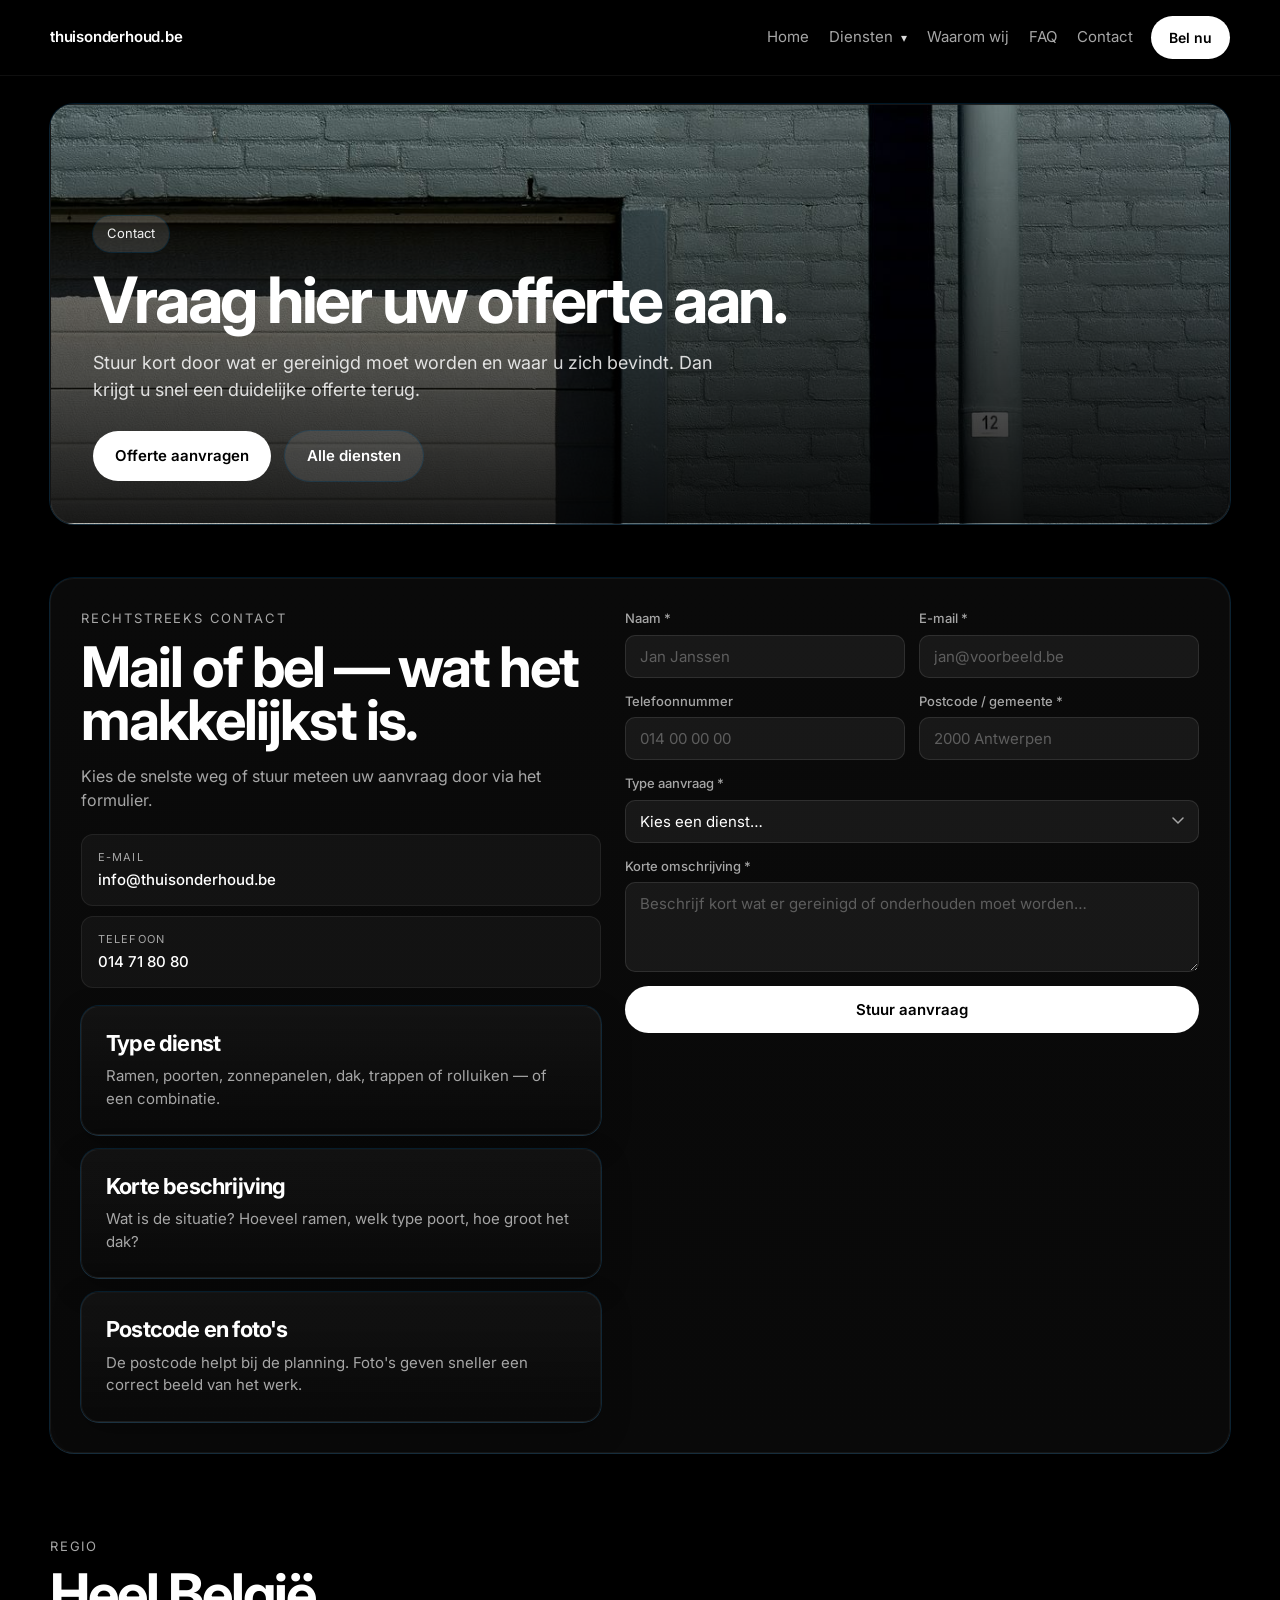
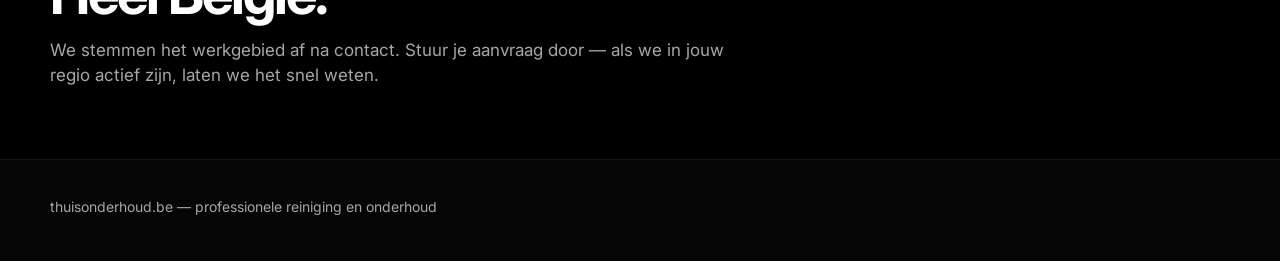
==== commit f7b195fe: "Refocus home CTA and strengthen contact page layout" ====
--- a/contact.html
+++ b/contact.html
@@ -15,31 +15,71 @@
 <nav><div class="container nav-inner"><a class="brand" href="index.html">thuisonderhoud.be</a><button class="nav-toggle" type="button" aria-label="Menu openen" aria-expanded="false">☰</button><div class="nav-shell"><div class="nav-links"><div class="nav-item"><a href="index.html">Home</a></div><div class="nav-item has-dropdown"><button type="button">Diensten</button><div class="nav-dropdown"><a href="ramen-en-lijsten.html">Ramenreiniging</a><a href="deuren-en-poorten.html">Deuren en poorten reiniging</a><a href="zonnepanelen.html">Zonnepanelen reinigen</a><a href="dak-en-dakgoot.html">Dak en dakgoot onderhoud</a><a href="trappen-en-traphallen.html">Trap en traphallen onderhoud</a><a href="rolluiken.html">Rolluiken onderhoud</a><a href="terras-reinigen.html">Terras reinigen</a><a href="oprit-reinigen.html">Oprit reinigen</a><a href="eerste-kuis.html">Eerste kuis</a><a href="contact.html">Offerte aanvragen</a></div></div><div class="nav-item"><a href="index.html#voordelen">Waarom wij</a></div><div class="nav-item"><a href="index.html#faq">FAQ</a></div><div class="nav-item"><a href="contact.html">Contact</a></div></div><a class="nav-cta" href="tel:+3214718080">Bel nu</a></div></div></nav>
 <main>
 <section class="page-hero"><div class="container"><div class="hero-panel" role="img" aria-label="Contacteer thuisonderhoud.be voor een vrijblijvende offerte"><span class="eyebrow">Contact</span><h1>Vraag hier uw offerte aan.</h1><p>Stuur kort door wat er gereinigd moet worden en waar u zich bevindt. Dan krijgt u snel een duidelijke offerte terug.</p><div class="hero-actions"><a class="btn-primary" href="#contact-form">Offerte aanvragen</a><a class="btn-secondary" href="index.html#diensten">Alle diensten</a></div></div></div></section>
-<section id="contact-form"><div class="container">
-<div class="grid-2">
+<section id="contact-form" class="contact-page-section"><div class="container">
+<div class="cta-wrap contact-page-wrap">
 <div>
 <div class="section-label">Rechtstreeks contact</div>
 <h2>Mail of bel — wat het makkelijkst is.</h2>
-<div style="margin-top:22px;display:grid;gap:18px;">
-<div class="card">
-<h3>E-mail</h3>
-<p><a href="mailto:info@thuisonderhoud.be" style="color:var(--accent);">info@thuisonderhoud.be</a></p>
+<p class="section-intro">Kies de snelste weg of stuur meteen uw aanvraag door via het formulier.</p>
+<div class="contact-info">
+<a href="mailto:info@thuisonderhoud.be" class="contact-link">
+<span class="contact-link-label">E-mail</span>
+info@thuisonderhoud.be
+</a>
+<a href="tel:+3214718080" class="contact-link">
+<span class="contact-link-label">Telefoon</span>
+014 71 80 80
+</a>
 </div>
-<div class="card">
-<h3>Telefoon</h3>
-<p><a href="tel:+3214718080" style="color:var(--accent);">014 71 80 80</a></p>
+<div style="margin-top:18px;display:grid;gap:14px;">
+<div class="card"><h3>Type dienst</h3><p>Ramen, poorten, zonnepanelen, dak, trappen of rolluiken — of een combinatie.</p></div>
+<div class="card"><h3>Korte beschrijving</h3><p>Wat is de situatie? Hoeveel ramen, welk type poort, hoe groot het dak?</p></div>
+<div class="card"><h3>Postcode en foto's</h3><p>De postcode helpt bij de planning. Foto's geven sneller een correct beeld van het werk.</p></div>
 </div>
 </div>
+<form id="offerte-form" action="mail.php" method="POST" class="contact-form" novalidate>
+<div class="form-row">
+<div class="form-group">
+<label for="naam">Naam *</label>
+<input type="text" id="naam" name="naam" required placeholder="Jan Janssen">
 </div>
-<div>
-<div class="section-label">Wat stuur je best mee</div>
-<h2>Hoe concreter, hoe sneller de offerte.</h2>
-<div style="margin-top:22px;display:grid;gap:14px;">
-<div class="card"><h3>Type dienst</h3><p>Ramen, poorten, zonnepanelen, dak, trappen of rolluiken — of een combinatie.</p></div>
-<div class="card"><h3>Korte beschrijving</h3><p>Wat is de situatie? Hoeveel ramen, welk type poort, hoe groot het dak?</p></div>
-<div class="card"><h3>Postcode en foto's</h3><p>De postcode helpt bij de planning. Foto's geven een sneller beeld van het werk.</p></div>
+<div class="form-group">
+<label for="email">E-mail *</label>
+<input type="email" id="email" name="email" required placeholder="jan@voorbeeld.be">
 </div>
 </div>
+<div class="form-row">
+<div class="form-group">
+<label for="telefoon">Telefoonnummer</label>
+<input type="tel" id="telefoon" name="telefoon" placeholder="014 00 00 00">
+</div>
+<div class="form-group">
+<label for="postcode">Postcode / gemeente *</label>
+<input type="text" id="postcode" name="postcode" required placeholder="2000 Antwerpen">
+</div>
+</div>
+<div class="form-group">
+<label for="dienst">Type aanvraag *</label>
+<select id="dienst" name="dienst" required>
+<option value="" disabled selected>Kies een dienst…</option>
+<option value="Ramenreiniging">Ramenreiniging</option>
+<option value="Deuren en poorten">Deuren en poorten</option>
+<option value="Zonnepanelen">Zonnepanelen</option>
+<option value="Dak en dakgoot">Dak en dakgoot</option>
+<option value="Trappen en traphallen">Trappen en traphallen</option>
+<option value="Rolluiken">Rolluiken</option>
+<option value="Terras">Terras</option>
+<option value="Oprit">Oprit</option>
+<option value="Eerste kuis">Eerste kuis</option>
+<option value="Andere">Andere</option>
+</select>
+</div>
+<div class="form-group">
+<label for="omschrijving">Korte omschrijving *</label>
+<textarea id="omschrijving" name="omschrijving" required placeholder="Beschrijf kort wat er gereinigd of onderhouden moet worden…"></textarea>
+</div>
+<button type="submit" class="btn-submit">Stuur aanvraag</button>
+</form>
 </div></div></section>
 <section><div class="container">
 <div class="section-label">Regio</div>
--- a/style.css
+++ b/style.css
@@ -25,6 +25,7 @@
 }
 a { color: inherit; text-decoration: none; }
 img { max-width: 100%; display: block; }
+html, body { overflow-x: clip; }
 .container { width: min(100% - 32px, var(--container)); margin: 0 auto; }
 
 /* ── Navigation ── */
@@ -137,7 +138,6 @@
   position: relative;
   min-height: 620px;
   border-radius: 24px;
-  overflow: hidden;
   display: flex;
   align-items: flex-end;
   padding: 42px;
@@ -149,13 +149,15 @@
 }
 .hero-copy {
   max-width: 640px;
+  width: 100%;
 }
 h1 {
   font-size: clamp(42px, 8vw, 88px);
   line-height: 0.92;
   letter-spacing: -3px;
   font-weight: 700;
-  max-width: 760px;
+  max-width: 100%;
+  overflow-wrap: break-word;
 }
 .hero p {
   margin-top: 18px;
@@ -175,7 +177,7 @@
   display: flex;
   flex-direction: column;
   justify-content: flex-end;
-  background: linear-gradient(180deg, rgba(0,0,0,0.16) 0%, rgba(0,0,0,0.74) 78%, rgba(0,0,0,0.88) 100%), url('assets/hero-clean.jpg') center center / cover no-repeat;
+  background: linear-gradient(180deg, rgba(0,0,0,0.16) 0%, rgba(0,0,0,0.74) 78%, rgba(0,0,0,0.88) 100%), url('assets/hero-clean.jpg') left center / cover no-repeat;
   box-shadow: var(--ring), var(--shadow-float);
   border: 1px solid rgba(255,255,255,0.08);
 }
@@ -263,6 +265,43 @@
   text-transform: uppercase;
   letter-spacing: 0.12em;
 }
+.service-card {
+  display: flex;
+  flex-direction: column;
+  gap: 16px;
+  padding: 30px;
+}
+.service-card h3 {
+  margin-bottom: 0;
+  font-size: 28px;
+  line-height: 1.05;
+  letter-spacing: -1.1px;
+}
+.service-card h3 a {
+  color: #fff;
+  text-decoration: none;
+}
+.service-card p {
+  font-size: 15px;
+  line-height: 1.7;
+}
+.service-link {
+  display: inline-flex;
+  align-items: center;
+  justify-content: center;
+  margin-top: auto;
+  padding: 12px 18px;
+  border-radius: var(--radius-pill);
+  background: #fff;
+  color: #000;
+  font-size: 14px;
+  font-weight: 600;
+  text-decoration: none;
+  width: fit-content;
+}
+.services-grid {
+  gap: 24px;
+}
 
 /* ── Grids ── */
 .grid-2 { display: grid; grid-template-columns: repeat(2, minmax(0,1fr)); gap: 18px; }
@@ -270,6 +309,15 @@
 .cards  { display: grid; grid-template-columns: repeat(3, minmax(0,1fr)); gap: 18px; }
 
 /* ── Feature band ── */
+.home-contrast-section {
+  background: linear-gradient(180deg, rgba(255,255,255,0.03) 0%, rgba(255,255,255,0.01) 100%);
+}
+.home-light-section {
+  background: #050505;
+}
+.home-contact-cta {
+  padding-top: 8px;
+}
 .feature-band {
   display: grid;
   grid-template-columns: repeat(4, minmax(0, 1fr));
@@ -369,6 +417,12 @@
   margin-top: 12px;
   margin-bottom: 0;
 }
+.contact-page-section {
+  padding-top: 12px;
+}
+.contact-page-wrap {
+  grid-template-columns: 0.95fr 1.05fr;
+}
 
 /* ── Contact info links ── */
 .contact-info {
@@ -508,10 +562,11 @@
 
 /* ── Footer ── */
 footer {
-  padding: 28px 0 40px;
+  padding: 36px 0 44px;
   color: var(--muted);
   font-size: 14px;
   border-top: 1px solid rgba(255,255,255,0.06);
+  background: #050505;
 }
 
 /* ── Responsive ── */
@@ -572,8 +627,10 @@
     justify-content: center;
   }
   h1 {
-    font-size: clamp(34px, 11vw, 52px);
-    letter-spacing: -1.8px;
+    font-size: clamp(24px, 7vw, 40px);
+    letter-spacing: -1.2px;
+    overflow-wrap: break-word;
+    hyphens: auto;
   }
   h2 { letter-spacing: -1.2px; }
   .hero {
@@ -581,19 +638,25 @@
     padding-bottom: 30px;
   }
   .hero-banner {
-    min-height: 420px;
+    min-height: 0;
+    padding: 28px 24px 40px;
+    border-radius: 20px;
+    align-items: flex-start;
+    background:
+      linear-gradient(180deg, rgba(0,0,0,0.18) 0%, rgba(0,0,0,0.72) 62%, rgba(0,0,0,0.9) 100%),
+      url('assets/hero-clean.jpg') left center / cover no-repeat;
+  }
+  .hero p { font-size: 15px; margin-top: 12px; }
+  .hero-actions { gap: 10px; margin-top: 20px; }
+  .page-hero {
+    padding: 20px 0 30px;
+  }
+  .hero-panel {
+    min-height: 320px;
+    width: 100%;
     padding: 24px;
     border-radius: 20px;
-  }
-  .hero p { font-size: 16px; }
-  .hero-actions { gap: 10px; }
-  .page-hero {
-    padding: 20px 0 30px;
-  }
-  .hero-panel {
-    min-height: 320px;
-    padding: 24px;
-    border-radius: 20px;
+    background-position: 70% center;
   }
   .page-hero h1 {
     font-size: clamp(30px, 10vw, 44px);
@@ -606,6 +669,13 @@
     text-align: center;
     display: block;
   }
+  .page-hero .container,
+  .hero .container {
+    width: min(100% - 24px, var(--container));
+  }
+  h2 {
+    letter-spacing: -1.2px;
+  }
   .card,
   .step,
   .cta-banner,
@@ -613,6 +683,16 @@
     padding: 20px;
     border-radius: 16px;
   }
+  .service-card {
+    padding: 24px;
+    gap: 14px;
+  }
+  .service-card h3 {
+    font-size: 24px;
+  }
+  .service-link {
+    width: 100%;
+  }
   .contact-box { border-radius: 16px; padding: 20px; }
   .form-row { grid-template-columns: 1fr; }
   .section-compact { padding-bottom: 42px; }
